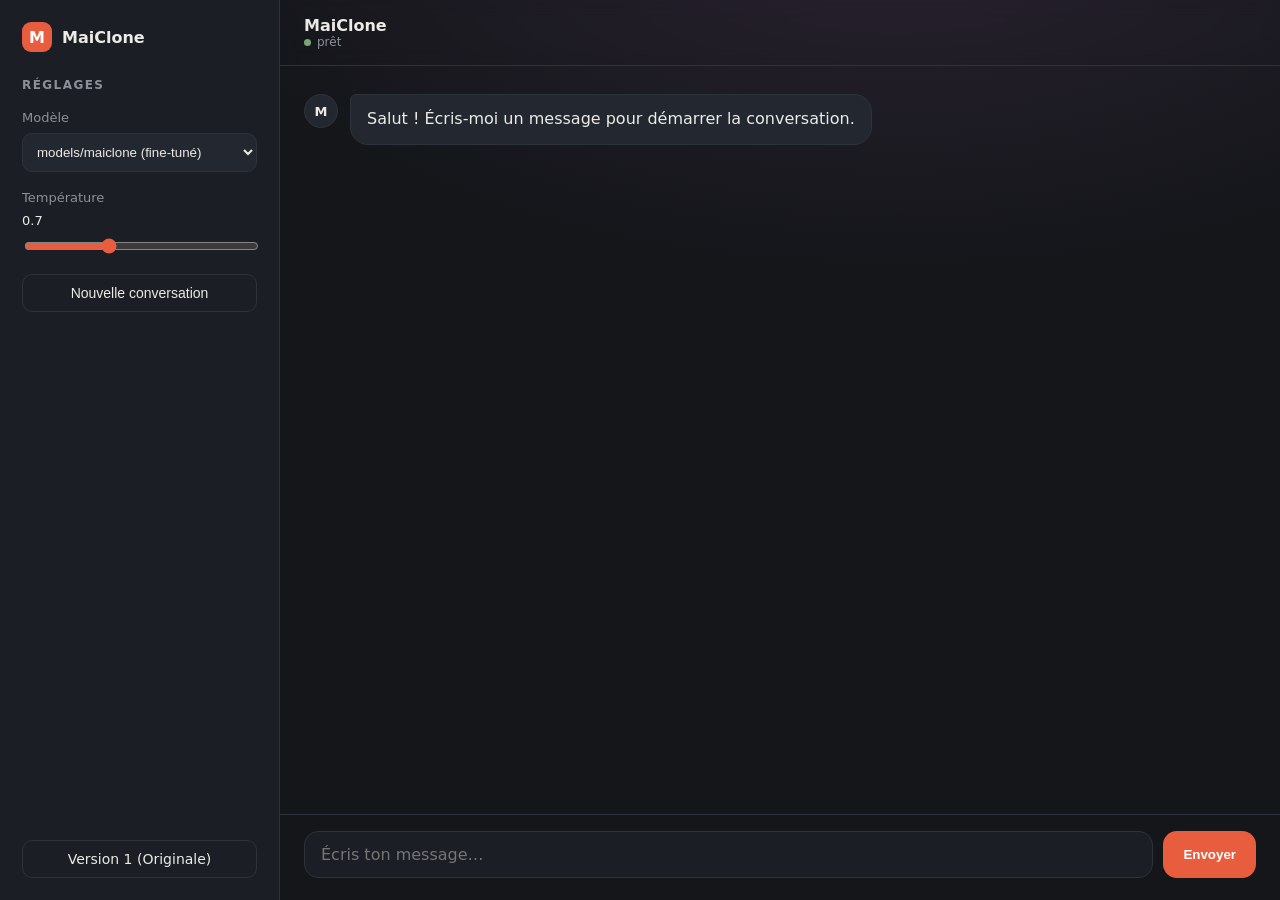
==== index1.html @ e3474fae "feat: ajout V2 et routage V1/V2" ====
<!doctype html>
<html lang="fr">
  <head>
    <meta charset="UTF-8" />
    <meta name="viewport" content="width=device-width, initial-scale=1.0" />
    <title>MaiClone | Chat</title>
    <link rel="stylesheet" href="v1/style.css" />
  </head>
  <body>
    <div class="app">
      <aside class="sidebar" id="sidebar">
        <div class="sidebar-head">
          <a class="brand" href="./"><span class="brand-mark">M</span><span>MaiClone</span></a>
        </div>
        <h2>Réglages</h2>
        <label>Modèle
          <select id="model">
            <option value="models/maiclone">models/maiclone (fine-tuné)</option>
            <option value="microsoft/Phi-3-mini-4k-instruct">Phi-3 mini 4k instruct</option>
          </select>
        </label>
        <label>Température <output id="temp-value">0.7</output>
          <input id="temperature" type="range" min="0" max="2" step="0.1" value="0.7" />
        </label>
        <button id="clear" class="ghost" type="button">Nouvelle conversation</button>
        <a class="ghost link" href="index0.html">Version 1 (Originale)</a>
      </aside>

      <main class="chat">
        <header class="chat-head">
          <button id="toggle" class="icon" type="button" aria-label="Réglages">☰</button>
          <div>
            <strong>MaiClone</strong>
            <span class="status"><span class="dot"></span><span id="status">prêt</span></span>
          </div>
        </header>

        <section id="messages" class="messages" aria-live="polite">
          <div class="msg ai"><div class="avatar">M</div><div class="bubble">Salut ! Écris-moi un message pour démarrer la conversation.</div></div>
        </section>

        <form id="chat-form" class="composer">
          <textarea id="input" rows="1" placeholder="Écris ton message…" required></textarea>
          <button id="send" type="submit" aria-label="Envoyer">Envoyer</button>
        </form>
      </main>
    </div>
    <script src="v1/script.js"></script>
  </body>
</html>
---- v1/style.css ----
:root {
  --bg: #14161a;
  --panel: #1b1e24;
  --panel-2: #23272f;
  --line: #2d323b;
  --text: #ecebe6;
  --muted: #8d9099;
  --accent: #e95d3f;
  --user: #e95d3f;
}

* { box-sizing: border-box; }

html, body { height: 100%; }

body {
  margin: 0;
  color: var(--text);
  background: radial-gradient(1200px 600px at 70% -10%, #2a2230 0%, var(--bg) 60%);
  font-family: system-ui, -apple-system, 'Segoe UI', Roboto, sans-serif;
}

.app { display: grid; grid-template-columns: 280px 1fr; height: 100vh; }

.sidebar {
  display: flex; flex-direction: column; gap: 18px;
  padding: 22px; background: var(--panel); border-right: 1px solid var(--line);
}
.sidebar h2 { margin: 8px 0 0; font-size: 12px; letter-spacing: .12em; text-transform: uppercase; color: var(--muted); }
.sidebar label { display: grid; gap: 8px; font-size: 13px; color: var(--muted); }
.sidebar select, .sidebar input[type=range] { width: 100%; }
.sidebar select {
  padding: 10px; color: var(--text); background: var(--panel-2);
  border: 1px solid var(--line); border-radius: 10px;
}
.sidebar input[type=range] { accent-color: var(--accent); }
#temp-value { float: right; color: var(--text); }

.brand { display: flex; align-items: center; gap: 10px; color: var(--text); text-decoration: none; font-weight: 800; }
.brand-mark { display: grid; place-items: center; width: 30px; height: 30px; border-radius: 9px; background: var(--accent); color: #fff; }

.ghost {
  padding: 10px 12px; color: var(--text); background: transparent;
  border: 1px solid var(--line); border-radius: 10px; cursor: pointer; text-align: center; text-decoration: none; font-size: 14px;
}
.ghost:hover { background: var(--panel-2); }
.ghost.link { margin-top: auto; }

.chat { display: flex; flex-direction: column; min-width: 0; height: 100vh; }
.chat-head { display: flex; align-items: center; gap: 14px; padding: 16px 24px; border-bottom: 1px solid var(--line); backdrop-filter: blur(8px); }
.chat-head strong { display: block; }
.status { display: flex; align-items: center; gap: 6px; font-size: 12px; color: var(--muted); }
.dot { width: 7px; height: 7px; border-radius: 50%; background: #76a875; }
.dot.busy { background: #e0b04a; }
.dot.err { background: #d9534f; }
.icon { display: none; color: var(--text); background: var(--panel-2); border: 1px solid var(--line); border-radius: 10px; padding: 8px 12px; cursor: pointer; }

.messages { flex: 1; overflow-y: auto; padding: 28px 24px; display: flex; flex-direction: column; gap: 18px; scroll-behavior: smooth; }
.msg { display: flex; gap: 12px; max-width: min(760px, 88%); animation: pop .2s ease-out; }
.msg.user { align-self: flex-end; flex-direction: row-reverse; }
.avatar { flex: none; display: grid; place-items: center; width: 34px; height: 34px; border-radius: 50%; background: var(--panel-2); border: 1px solid var(--line); font-weight: 800; font-size: 13px; }
.msg.user .avatar { display: none; }
.bubble { padding: 12px 16px; line-height: 1.55; white-space: pre-wrap; overflow-wrap: anywhere; border-radius: 18px; background: var(--panel-2); border: 1px solid var(--line); border-top-left-radius: 6px; }
.msg.user .bubble { background: var(--user); border-color: transparent; color: #fff; border-top-left-radius: 18px; border-top-right-radius: 6px; }
.msg.error .bubble { border-color: #d9534f; color: #ffb4b0; }

.typing { display: inline-flex; gap: 5px; padding: 4px 0; }
.typing span { width: 7px; height: 7px; border-radius: 50%; background: var(--muted); animation: blink 1.2s infinite; }
.typing span:nth-child(2) { animation-delay: .2s; }
.typing span:nth-child(3) { animation-delay: .4s; }

.composer { display: flex; gap: 10px; padding: 16px 24px 22px; border-top: 1px solid var(--line); }
.composer textarea {
  flex: 1; resize: none; max-height: 160px; padding: 13px 16px; color: var(--text);
  background: var(--panel); border: 1px solid var(--line); border-radius: 14px; font: inherit; outline: none;
}
.composer textarea:focus { border-color: var(--accent); }
.composer button { padding: 0 20px; color: #fff; background: var(--accent); border: 0; border-radius: 14px; font-weight: 700; cursor: pointer; }
.composer button:disabled { opacity: .5; cursor: wait; }

@keyframes blink { 0%, 80%, 100% { opacity: .25; transform: translateY(0); } 40% { opacity: 1; transform: translateY(-3px); } }
@keyframes pop { from { opacity: 0; transform: translateY(6px); } to { opacity: 1; transform: none; } }

@media (max-width: 760px) {
  .app { grid-template-columns: 1fr; }
  .sidebar { position: fixed; inset: 0 auto 0 0; width: 280px; z-index: 10; transform: translateX(-100%); transition: transform .2s; }
  .sidebar.open { transform: none; }
  .icon { display: block; }
  .msg { max-width: 96%; }
}
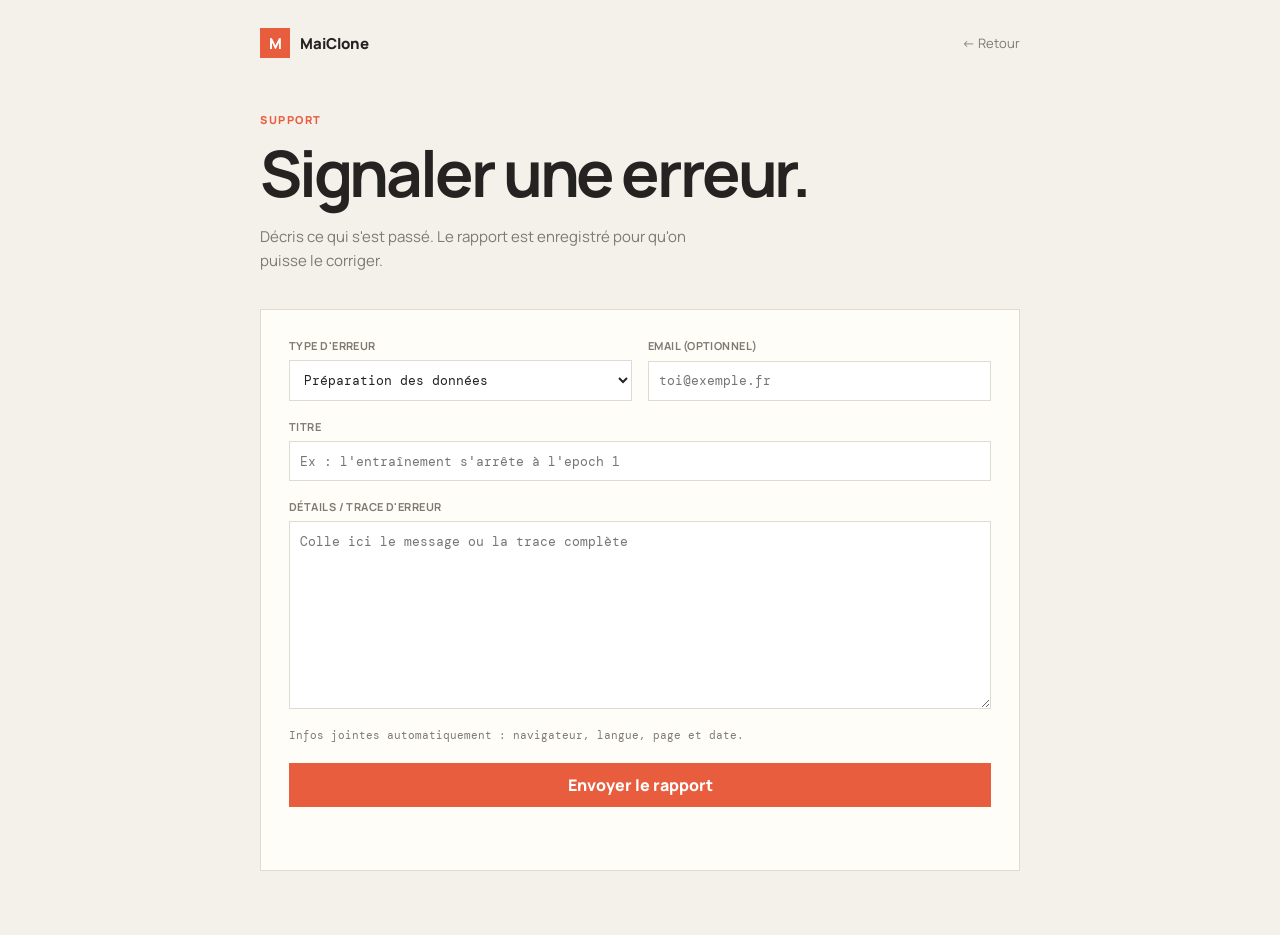
==== commit 462cd7e9: "feat: index = page de base, index1 = signalement d'erreur (Grist)" ====
--- a/index1.html
+++ b/index1.html
@@ -3,48 +3,52 @@
   <head>
     <meta charset="UTF-8" />
     <meta name="viewport" content="width=device-width, initial-scale=1.0" />
-    <title>MaiClone | Chat</title>
+    <title>MaiClone | Signaler une erreur</title>
     <link rel="stylesheet" href="v1/style.css" />
   </head>
   <body>
-    <div class="app">
-      <aside class="sidebar" id="sidebar">
-        <div class="sidebar-head">
-          <a class="brand" href="./"><span class="brand-mark">M</span><span>MaiClone</span></a>
+    <main class="page-shell">
+      <header class="topbar">
+        <a class="brand" href="./" aria-label="Accueil MaiClone">
+          <span class="brand-mark">M</span>
+          <span>MaiClone</span>
+        </a>
+        <a class="back" href="./">← Retour</a>
+      </header>
+
+      <section class="intro">
+        <p class="eyebrow">Support</p>
+        <h1>Signaler une erreur.</h1>
+        <p class="intro-text">Décris ce qui s'est passé. Le rapport est enregistré pour qu'on puisse le corriger.</p>
+      </section>
+
+      <form id="report-form" class="report">
+        <div class="row">
+          <label>Type d'erreur
+            <select name="type" id="type">
+              <option value="prepare">Préparation des données</option>
+              <option value="train">Entraînement</option>
+              <option value="server">Serveur injoignable</option>
+              <option value="ui">Interface</option>
+              <option value="other">Autre</option>
+            </select>
+          </label>
+          <label>Email (optionnel)
+            <input name="email" type="email" placeholder="toi@exemple.fr" />
+          </label>
         </div>
-        <h2>Réglages</h2>
-        <label>Modèle
-          <select id="model">
-            <option value="models/maiclone">models/maiclone (fine-tuné)</option>
-            <option value="microsoft/Phi-3-mini-4k-instruct">Phi-3 mini 4k instruct</option>
-          </select>
+        <label>Titre
+          <input name="title" id="title" placeholder="Ex : l'entraînement s'arrête à l'epoch 1" required />
         </label>
-        <label>Température <output id="temp-value">0.7</output>
-          <input id="temperature" type="range" min="0" max="2" step="0.1" value="0.7" />
+        <label>Détails / trace d'erreur
+          <textarea name="details" id="details" rows="8" placeholder="Colle ici le message ou la trace complète" required></textarea>
         </label>
-        <button id="clear" class="ghost" type="button">Nouvelle conversation</button>
-        <a class="ghost link" href="index0.html">Version 1 (Originale)</a>
-      </aside>
+        <p class="meta" id="meta"></p>
+        <button class="run-button" id="submit" type="submit">Envoyer le rapport</button>
+        <p class="result" id="result" aria-live="polite"></p>
+      </form>
+    </main>
 
-      <main class="chat">
-        <header class="chat-head">
-          <button id="toggle" class="icon" type="button" aria-label="Réglages">☰</button>
-          <div>
-            <strong>MaiClone</strong>
-            <span class="status"><span class="dot"></span><span id="status">prêt</span></span>
-          </div>
-        </header>
-
-        <section id="messages" class="messages" aria-live="polite">
-          <div class="msg ai"><div class="avatar">M</div><div class="bubble">Salut ! Écris-moi un message pour démarrer la conversation.</div></div>
-        </section>
-
-        <form id="chat-form" class="composer">
-          <textarea id="input" rows="1" placeholder="Écris ton message…" required></textarea>
-          <button id="send" type="submit" aria-label="Envoyer">Envoyer</button>
-        </form>
-      </main>
-    </div>
     <script src="v1/script.js"></script>
   </body>
 </html>
--- a/v1/style.css
+++ b/v1/style.css
@@ -1,90 +1,54 @@
+@import url('https://fonts.googleapis.com/css2?family=DM+Mono:wght@400;500&family=Manrope:wght@500;600;700;800&display=swap');
+
 :root {
-  --bg: #14161a;
-  --panel: #1b1e24;
-  --panel-2: #23272f;
-  --line: #2d323b;
-  --text: #ecebe6;
-  --muted: #8d9099;
+  --background: #f4f1ea;
+  --surface: #fffdf8;
+  --ink: #242321;
+  --muted: #7e7a72;
+  --line: #dfdbd2;
   --accent: #e95d3f;
-  --user: #e95d3f;
+  --ok: #4f8a4d;
 }
 
 * { box-sizing: border-box; }
 
-html, body { height: 100%; }
-
 body {
+  min-width: 320px;
   margin: 0;
-  color: var(--text);
-  background: radial-gradient(1200px 600px at 70% -10%, #2a2230 0%, var(--bg) 60%);
-  font-family: system-ui, -apple-system, 'Segoe UI', Roboto, sans-serif;
+  color: var(--ink);
+  background: var(--background);
+  font-family: 'Manrope', sans-serif;
 }
 
-.app { display: grid; grid-template-columns: 280px 1fr; height: 100vh; }
+.page-shell { width: min(760px, calc(100% - 32px)); margin: 0 auto; padding: 28px 0 64px; }
 
-.sidebar {
-  display: flex; flex-direction: column; gap: 18px;
-  padding: 22px; background: var(--panel); border-right: 1px solid var(--line);
+.topbar { display: flex; align-items: center; justify-content: space-between; padding-bottom: 54px; }
+.brand { display: flex; align-items: center; gap: 10px; color: var(--ink); font-size: 15px; font-weight: 800; text-decoration: none; }
+.brand-mark { display: grid; width: 30px; height: 30px; place-items: center; color: #fff; background: var(--accent); font-weight: 800; }
+.back { color: var(--muted); font-size: 13px; text-decoration: none; }
+.back:hover { color: var(--ink); }
+
+.eyebrow { margin: 0 0 14px; color: var(--accent); font-size: 11px; font-weight: 800; letter-spacing: .14em; text-transform: uppercase; }
+h1 { margin: 0; font-size: clamp(38px, 7vw, 64px); line-height: 1; letter-spacing: -0.05em; }
+.intro-text { max-width: 440px; margin: 20px 0 36px; color: var(--muted); font-size: 15px; line-height: 1.6; }
+
+.report { display: grid; gap: 18px; padding: 28px; border: 1px solid var(--line); background: var(--surface); }
+.row { display: grid; grid-template-columns: 1fr 1fr; gap: 16px; }
+
+label { display: grid; gap: 7px; color: var(--muted); font-size: 11px; font-weight: 700; letter-spacing: .04em; text-transform: uppercase; }
+input, select, textarea {
+  width: 100%; padding: 10px; color: var(--ink); border: 1px solid var(--line);
+  background: #fff; font: 13px 'DM Mono', monospace;
 }
-.sidebar h2 { margin: 8px 0 0; font-size: 12px; letter-spacing: .12em; text-transform: uppercase; color: var(--muted); }
-.sidebar label { display: grid; gap: 8px; font-size: 13px; color: var(--muted); }
-.sidebar select, .sidebar input[type=range] { width: 100%; }
-.sidebar select {
-  padding: 10px; color: var(--text); background: var(--panel-2);
-  border: 1px solid var(--line); border-radius: 10px;
-}
-.sidebar input[type=range] { accent-color: var(--accent); }
-#temp-value { float: right; color: var(--text); }
+input, select { min-height: 40px; }
+textarea { resize: vertical; line-height: 1.6; }
+input:focus, select:focus, textarea:focus { outline: 2px solid var(--accent); outline-offset: -1px; }
 
-.brand { display: flex; align-items: center; gap: 10px; color: var(--text); text-decoration: none; font-weight: 800; }
-.brand-mark { display: grid; place-items: center; width: 30px; height: 30px; border-radius: 9px; background: var(--accent); color: #fff; }
+.meta { margin: 0; color: var(--muted); font: 11px/1.6 'DM Mono', monospace; overflow-wrap: anywhere; }
+.run-button { min-height: 44px; color: #fff; background: var(--accent); border: 0; font: inherit; font-weight: 800; cursor: pointer; }
+.run-button:disabled { cursor: wait; opacity: .6; }
+.result { min-height: 1.2em; margin: 0; font-size: 14px; }
+.result.ok { color: var(--ok); }
+.result.err { color: #c0392b; }
 
-.ghost {
-  padding: 10px 12px; color: var(--text); background: transparent;
-  border: 1px solid var(--line); border-radius: 10px; cursor: pointer; text-align: center; text-decoration: none; font-size: 14px;
-}
-.ghost:hover { background: var(--panel-2); }
-.ghost.link { margin-top: auto; }
-
-.chat { display: flex; flex-direction: column; min-width: 0; height: 100vh; }
-.chat-head { display: flex; align-items: center; gap: 14px; padding: 16px 24px; border-bottom: 1px solid var(--line); backdrop-filter: blur(8px); }
-.chat-head strong { display: block; }
-.status { display: flex; align-items: center; gap: 6px; font-size: 12px; color: var(--muted); }
-.dot { width: 7px; height: 7px; border-radius: 50%; background: #76a875; }
-.dot.busy { background: #e0b04a; }
-.dot.err { background: #d9534f; }
-.icon { display: none; color: var(--text); background: var(--panel-2); border: 1px solid var(--line); border-radius: 10px; padding: 8px 12px; cursor: pointer; }
-
-.messages { flex: 1; overflow-y: auto; padding: 28px 24px; display: flex; flex-direction: column; gap: 18px; scroll-behavior: smooth; }
-.msg { display: flex; gap: 12px; max-width: min(760px, 88%); animation: pop .2s ease-out; }
-.msg.user { align-self: flex-end; flex-direction: row-reverse; }
-.avatar { flex: none; display: grid; place-items: center; width: 34px; height: 34px; border-radius: 50%; background: var(--panel-2); border: 1px solid var(--line); font-weight: 800; font-size: 13px; }
-.msg.user .avatar { display: none; }
-.bubble { padding: 12px 16px; line-height: 1.55; white-space: pre-wrap; overflow-wrap: anywhere; border-radius: 18px; background: var(--panel-2); border: 1px solid var(--line); border-top-left-radius: 6px; }
-.msg.user .bubble { background: var(--user); border-color: transparent; color: #fff; border-top-left-radius: 18px; border-top-right-radius: 6px; }
-.msg.error .bubble { border-color: #d9534f; color: #ffb4b0; }
-
-.typing { display: inline-flex; gap: 5px; padding: 4px 0; }
-.typing span { width: 7px; height: 7px; border-radius: 50%; background: var(--muted); animation: blink 1.2s infinite; }
-.typing span:nth-child(2) { animation-delay: .2s; }
-.typing span:nth-child(3) { animation-delay: .4s; }
-
-.composer { display: flex; gap: 10px; padding: 16px 24px 22px; border-top: 1px solid var(--line); }
-.composer textarea {
-  flex: 1; resize: none; max-height: 160px; padding: 13px 16px; color: var(--text);
-  background: var(--panel); border: 1px solid var(--line); border-radius: 14px; font: inherit; outline: none;
-}
-.composer textarea:focus { border-color: var(--accent); }
-.composer button { padding: 0 20px; color: #fff; background: var(--accent); border: 0; border-radius: 14px; font-weight: 700; cursor: pointer; }
-.composer button:disabled { opacity: .5; cursor: wait; }
-
-@keyframes blink { 0%, 80%, 100% { opacity: .25; transform: translateY(0); } 40% { opacity: 1; transform: translateY(-3px); } }
-@keyframes pop { from { opacity: 0; transform: translateY(6px); } to { opacity: 1; transform: none; } }
-
-@media (max-width: 760px) {
-  .app { grid-template-columns: 1fr; }
-  .sidebar { position: fixed; inset: 0 auto 0 0; width: 280px; z-index: 10; transform: translateX(-100%); transition: transform .2s; }
-  .sidebar.open { transform: none; }
-  .icon { display: block; }
-  .msg { max-width: 96%; }
-}
+@media (max-width: 600px) { .row { grid-template-columns: 1fr; } .report { padding: 20px; } }
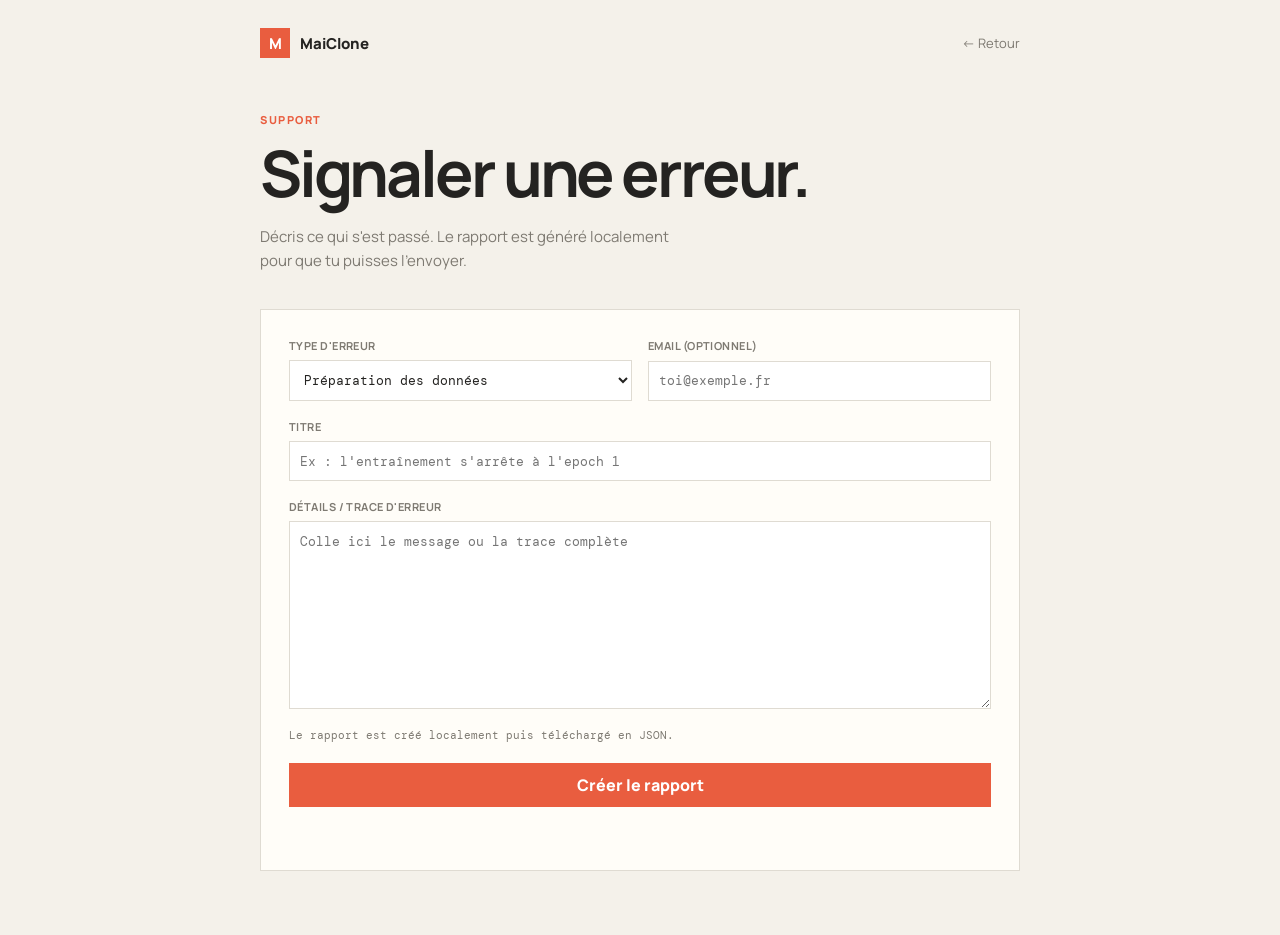
==== commit 7dc0b3e2: "Convert app flow to HTML/CSS/JS-only frontend behavior Co-authored-by: MythraHerradi <156212245+Myth" ====
--- a/index1.html
+++ b/index1.html
@@ -19,7 +19,7 @@
       <section class="intro">
         <p class="eyebrow">Support</p>
         <h1>Signaler une erreur.</h1>
-        <p class="intro-text">Décris ce qui s'est passé. Le rapport est enregistré pour qu'on puisse le corriger.</p>
+        <p class="intro-text">Décris ce qui s'est passé. Le rapport est généré localement pour que tu puisses l'envoyer.</p>
       </section>
 
       <form id="report-form" class="report">
@@ -44,7 +44,7 @@
           <textarea name="details" id="details" rows="8" placeholder="Colle ici le message ou la trace complète" required></textarea>
         </label>
         <p class="meta" id="meta"></p>
-        <button class="run-button" id="submit" type="submit">Envoyer le rapport</button>
+        <button class="run-button" id="submit" type="submit">Créer le rapport</button>
         <p class="result" id="result" aria-live="polite"></p>
       </form>
     </main>
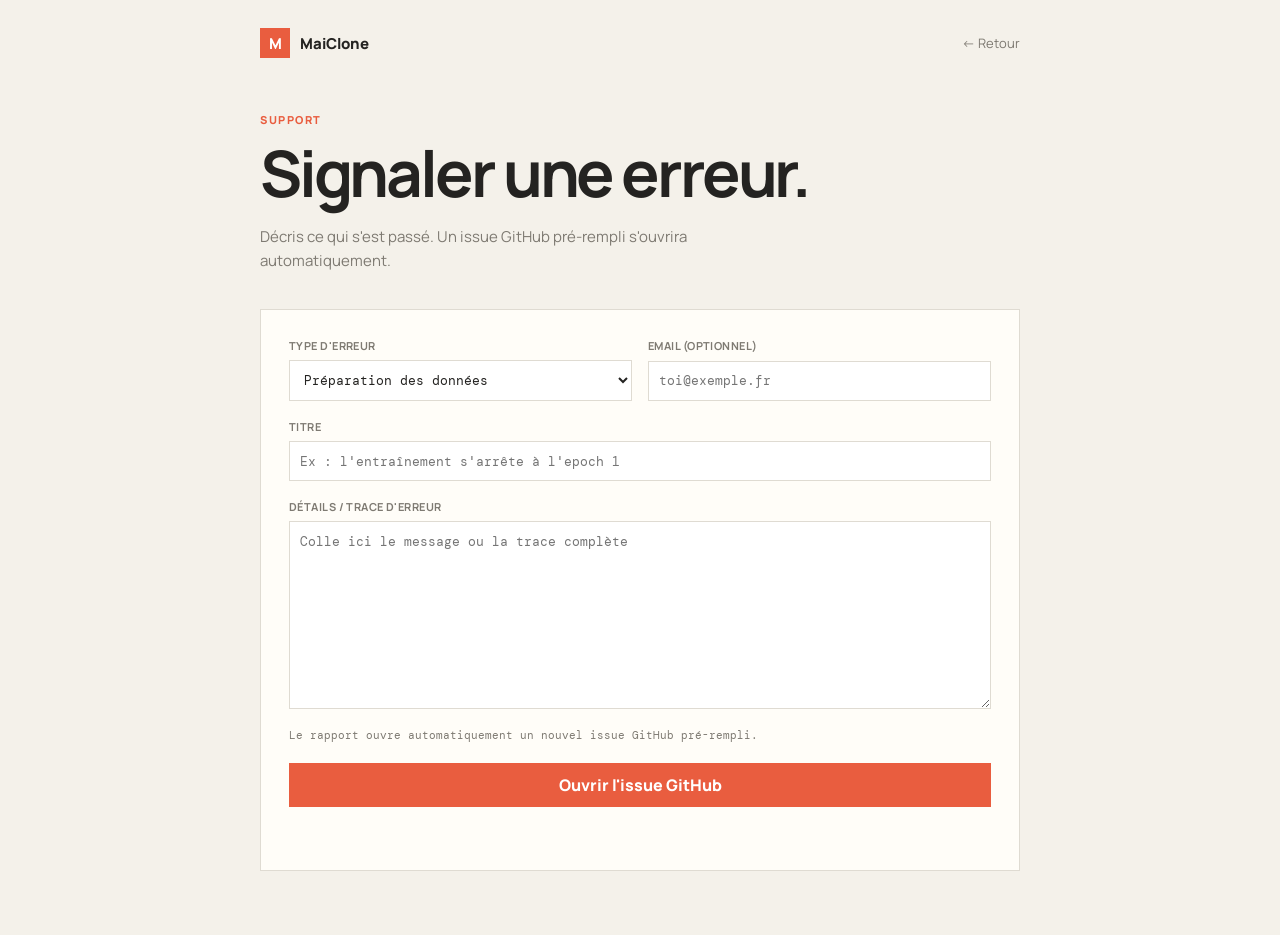
==== commit 4b47659e: "Switch error report page to GitHub issues Co-authored-by: MythraHerradi <156212245+MythraHerradi@use" ====
--- a/index1.html
+++ b/index1.html
@@ -19,7 +19,7 @@
       <section class="intro">
         <p class="eyebrow">Support</p>
         <h1>Signaler une erreur.</h1>
-        <p class="intro-text">Décris ce qui s'est passé. Le rapport est généré localement pour que tu puisses l'envoyer.</p>
+        <p class="intro-text">Décris ce qui s'est passé. Un issue GitHub pré-rempli s'ouvrira automatiquement.</p>
       </section>
 
       <form id="report-form" class="report">
@@ -44,7 +44,7 @@
           <textarea name="details" id="details" rows="8" placeholder="Colle ici le message ou la trace complète" required></textarea>
         </label>
         <p class="meta" id="meta"></p>
-        <button class="run-button" id="submit" type="submit">Créer le rapport</button>
+        <button class="run-button" id="submit" type="submit">Ouvrir l'issue GitHub</button>
         <p class="result" id="result" aria-live="polite"></p>
       </form>
     </main>
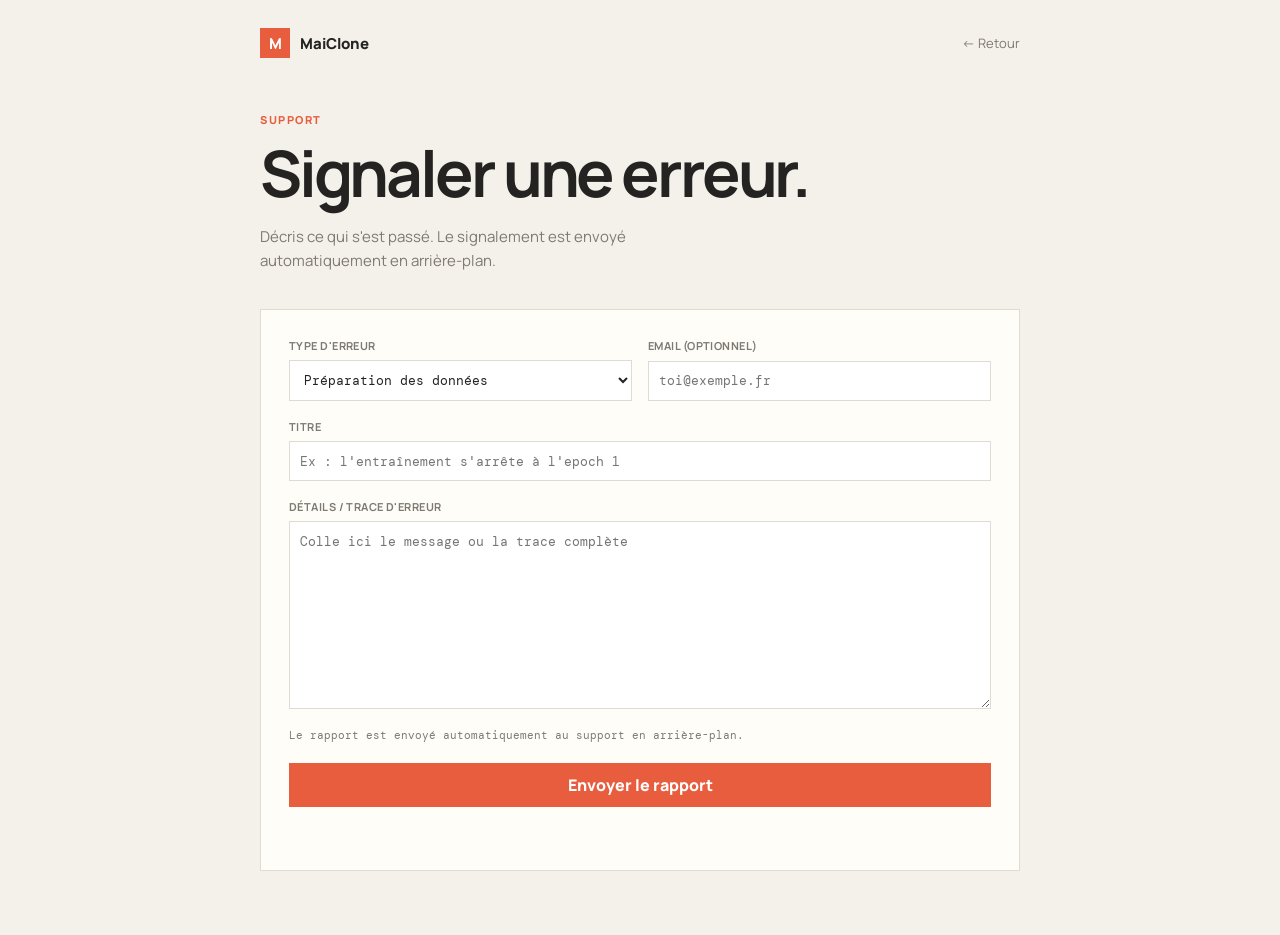
==== commit 73e0a5d5: "Implement background GitHub issue reporting endpoint Co-authored-by: MythraHerradi <156212245+Mythra" ====
--- a/index1.html
+++ b/index1.html
@@ -19,7 +19,7 @@
       <section class="intro">
         <p class="eyebrow">Support</p>
         <h1>Signaler une erreur.</h1>
-        <p class="intro-text">Décris ce qui s'est passé. Un issue GitHub pré-rempli s'ouvrira automatiquement.</p>
+        <p class="intro-text">Décris ce qui s'est passé. Le signalement est envoyé automatiquement en arrière-plan.</p>
       </section>
 
       <form id="report-form" class="report">
@@ -44,7 +44,7 @@
           <textarea name="details" id="details" rows="8" placeholder="Colle ici le message ou la trace complète" required></textarea>
         </label>
         <p class="meta" id="meta"></p>
-        <button class="run-button" id="submit" type="submit">Ouvrir l'issue GitHub</button>
+        <button class="run-button" id="submit" type="submit">Envoyer le rapport</button>
         <p class="result" id="result" aria-live="polite"></p>
       </form>
     </main>
